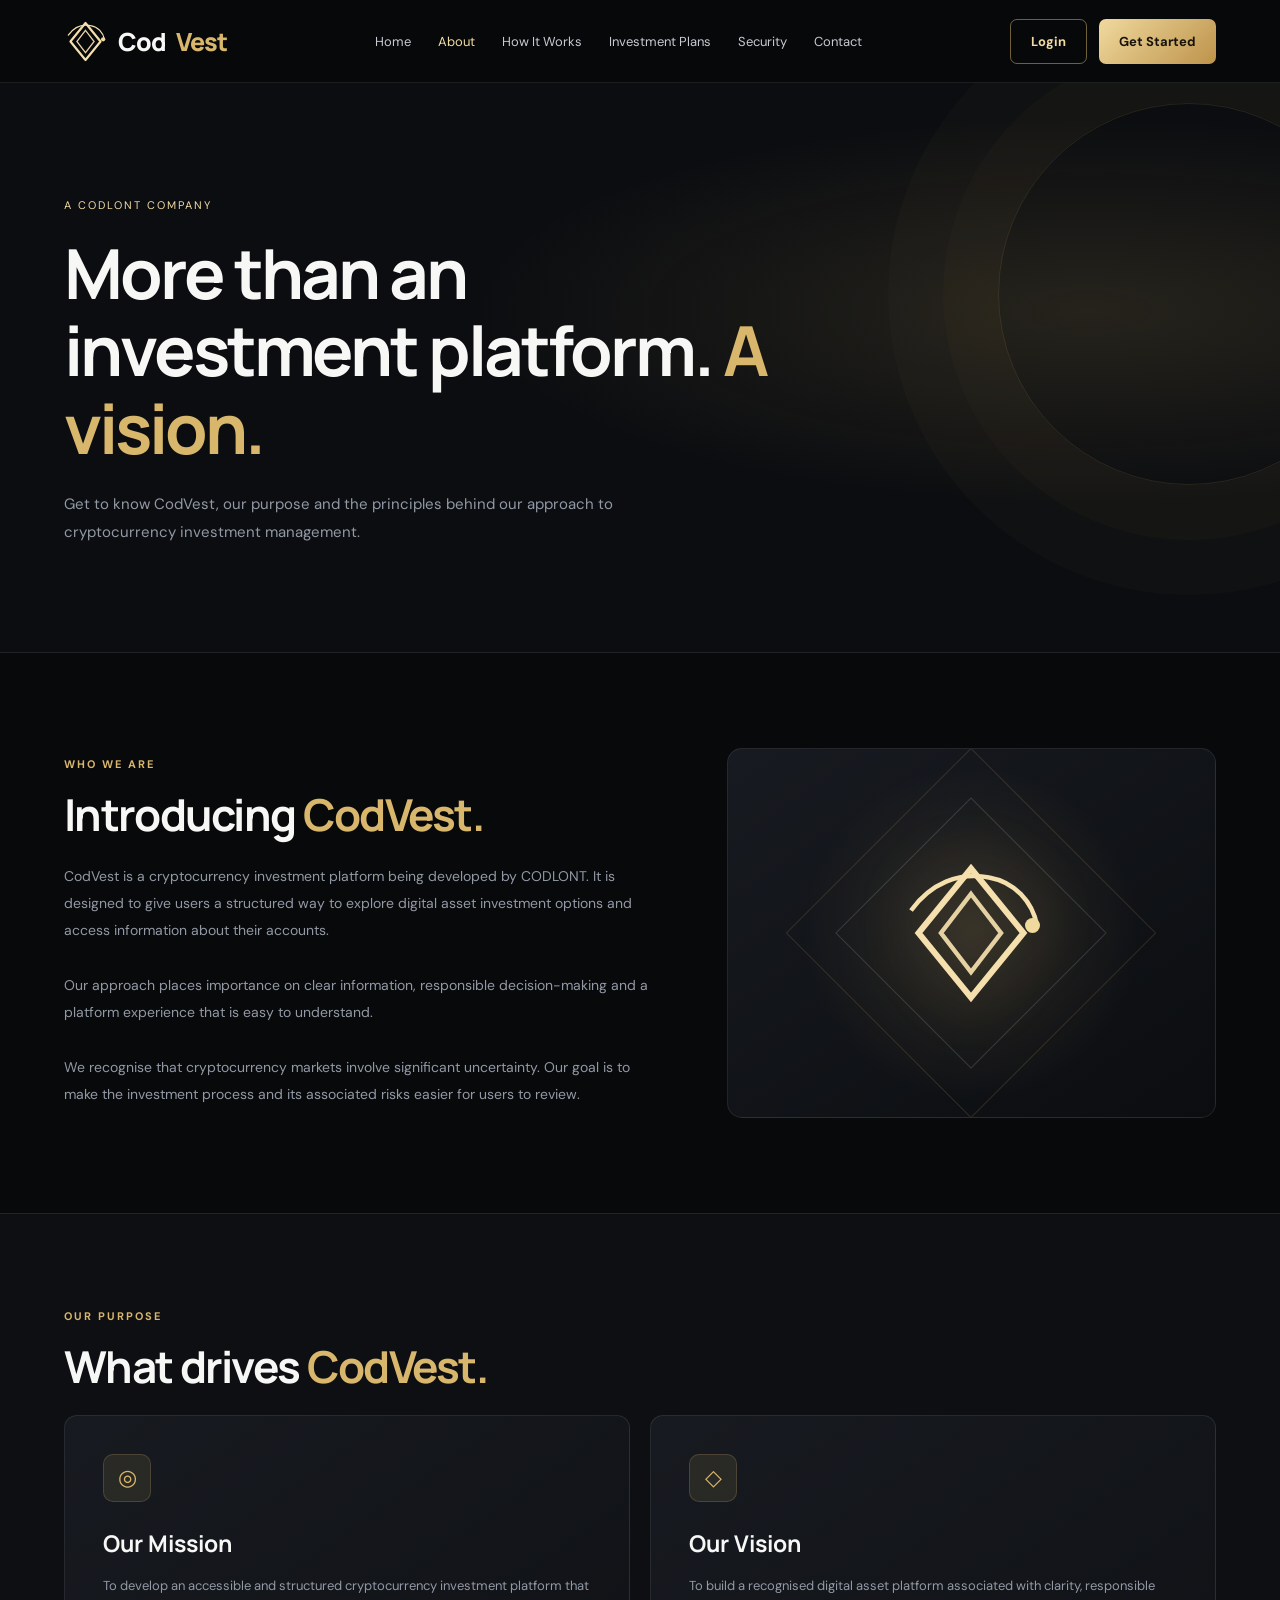
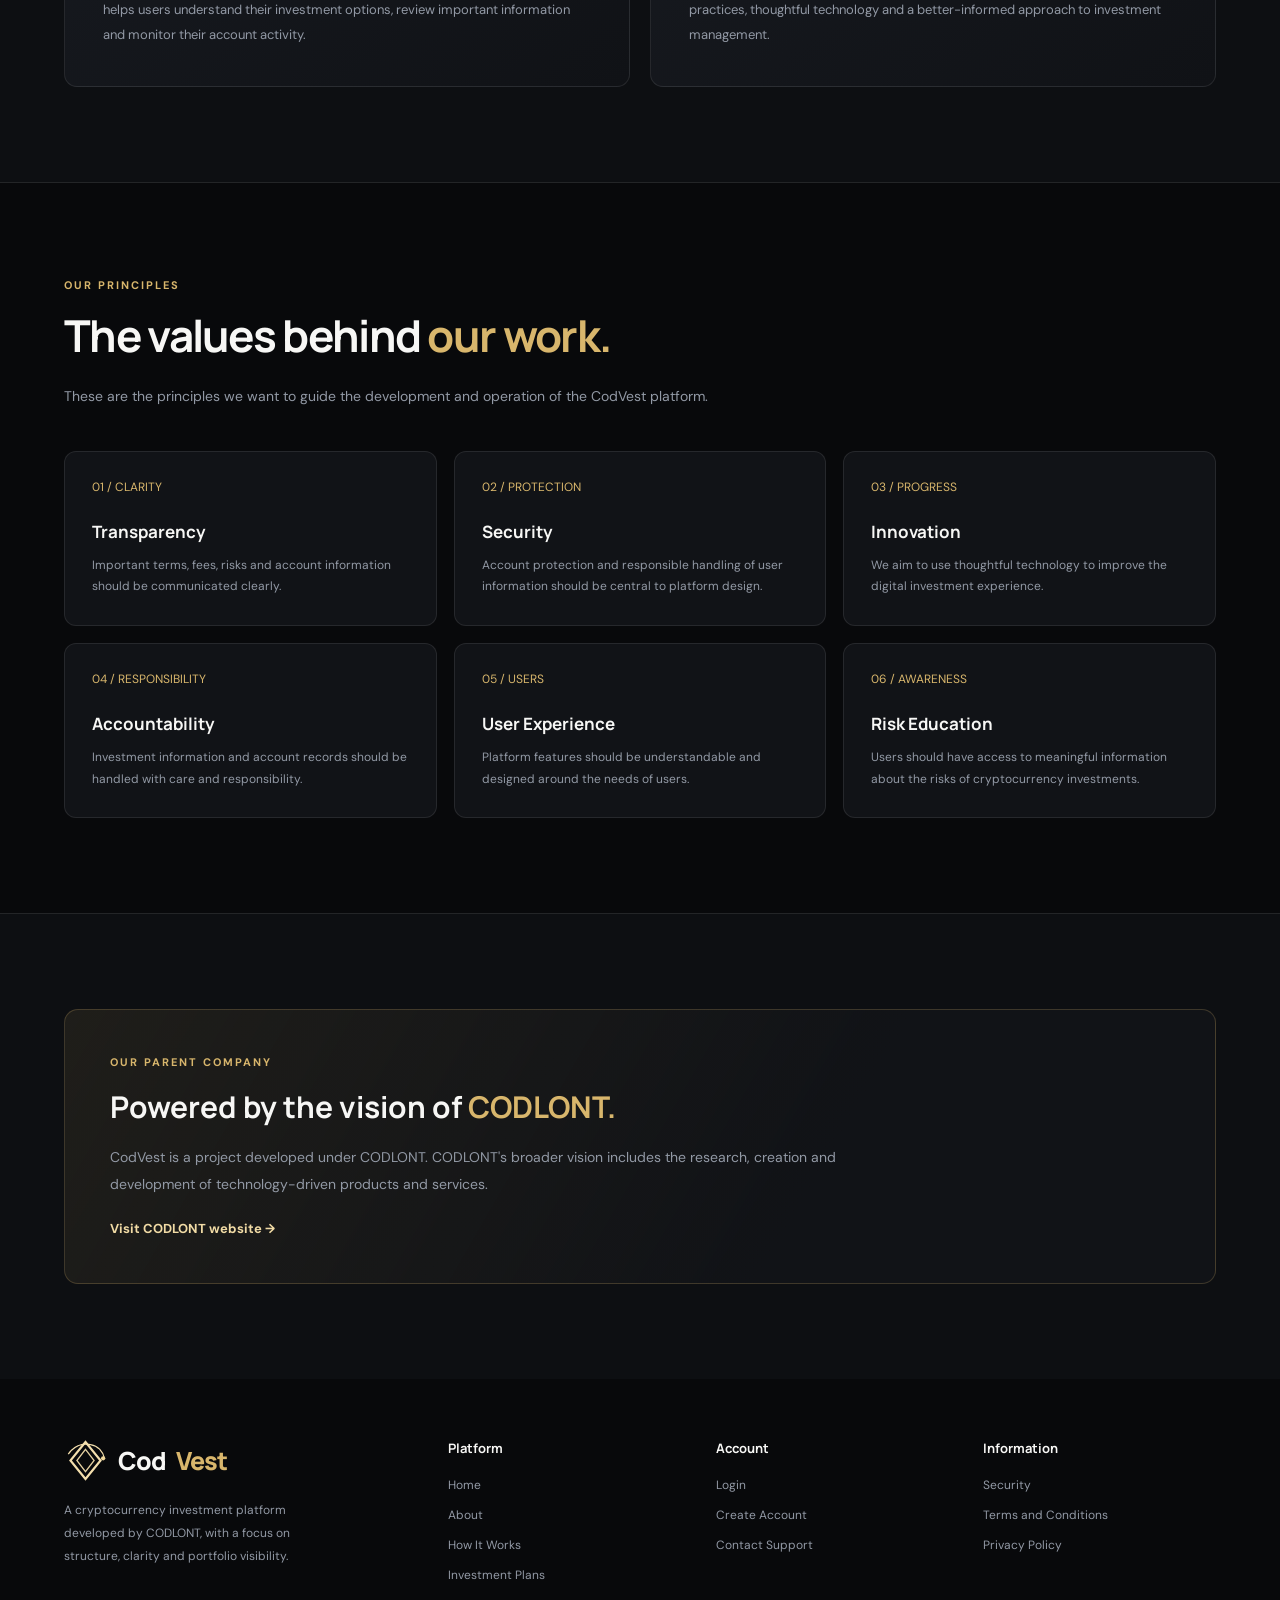
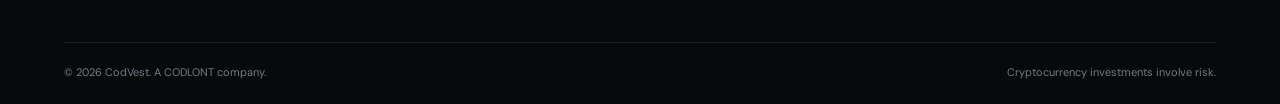
==== about.html @ 37e97732 "Add about.html for CodVest company information" ====
<!DOCTYPE html>
<html lang="en">
<head>
  <meta charset="UTF-8">
  <meta name="viewport" content="width=device-width, initial-scale=1.0">
  <meta name="theme-color" content="#08090b">
  <title>About CodVest | A CODLONT Company</title>

  <link rel="preconnect" href="https://fonts.googleapis.com">
  <link rel="preconnect" href="https://fonts.gstatic.com" crossorigin>
  <link href="https://fonts.googleapis.com/css2?family=DM+Sans:wght@400;500;600;700&family=Manrope:wght@400;500;600;700;800&display=swap" rel="stylesheet">

  <style>
    :root {
      --bg: #08090b;
      --surface: #111317;
      --surface2: #171a20;
      --gold: #d8b66c;
      --gold-light: #f1dba5;
      --silver: #c6cbd3;
      --muted: #9299a5;
      --white: #f7f7f5;
      --border: rgba(255,255,255,.09);
    }

    * {
      margin: 0;
      padding: 0;
      box-sizing: border-box;
    }

    html { scroll-behavior: smooth; }

    body {
      background: var(--bg);
      color: var(--white);
      font-family: "DM Sans", sans-serif;
      overflow-x: hidden;
    }

    a {
      text-decoration: none;
      color: inherit;
    }

    .container {
      width: min(1160px, 90%);
      margin: auto;
    }

    header {
      position: sticky;
      top: 0;
      z-index: 100;
      background: rgba(8,9,11,.9);
      backdrop-filter: blur(18px);
      border-bottom: 1px solid var(--border);
    }

    .navbar {
      height: 82px;
      display: flex;
      align-items: center;
      justify-content: space-between;
    }

    .brand {
      display: flex;
      align-items: center;
      gap: 11px;
      font-family: "Manrope", sans-serif;
      font-size: 25px;
      font-weight: 800;
      letter-spacing: -1.2px;
    }

    .brand-symbol {
      width: 43px;
      height: 43px;
    }

    .brand span { color: var(--gold); }

    .nav-links {
      display: flex;
      align-items: center;
      gap: 27px;
      color: var(--silver);
      font-size: 13px;
    }

    .nav-links a:hover,
    .nav-links a.current {
      color: var(--gold-light);
    }

    .nav-actions {
      display: flex;
      gap: 12px;
    }

    .btn {
      display: inline-flex;
      justify-content: center;
      align-items: center;
      padding: 13px 20px;
      border-radius: 7px;
      font-size: 13px;
      font-weight: 700;
      transition: .25s;
    }

    .btn-gold {
      background: linear-gradient(135deg, #f0d99e, #bd934b);
      color: #17130b;
    }

    .btn-gold:hover {
      transform: translateY(-2px);
      box-shadow: 0 8px 25px rgba(216,182,108,.2);
    }

    .btn-outline {
      border: 1px solid rgba(216,182,108,.5);
      color: var(--gold-light);
    }

    .menu-button {
      display: none;
      background: none;
      border: 0;
      color: white;
      font-size: 27px;
      cursor: pointer;
    }

    /* PAGE HERO */

    .page-hero {
      padding: 115px 0 105px;
      position: relative;
      overflow: hidden;
      background:
        radial-gradient(ellipse at 85% 40%, rgba(216,182,108,.13), transparent 40%),
        #0b0d10;
      border-bottom: 1px solid var(--border);
    }

    .page-hero::after {
      content: "";
      position: absolute;
      width: 380px;
      height: 380px;
      border: 1px solid rgba(216,182,108,.13);
      border-radius: 50%;
      right: -100px;
      top: 20px;
      box-shadow: 0 0 0 55px rgba(216,182,108,.025),
                  0 0 0 110px rgba(216,182,108,.018);
    }

    .hero-content {
      position: relative;
      z-index: 2;
      max-width: 720px;
    }

    .eyebrow {
      color: var(--gold-light);
      font-size: 11px;
      text-transform: uppercase;
      letter-spacing: 2px;
      margin-bottom: 22px;
    }

    h1, h2, h3 {
      font-family: "Manrope", sans-serif;
    }

    .page-hero h1 {
      font-size: clamp(43px, 6vw, 69px);
      letter-spacing: -3px;
      line-height: 1.12;
    }

    .page-hero h1 span { color: var(--gold); }

    .page-hero p {
      color: var(--muted);
      max-width: 600px;
      font-size: 15px;
      line-height: 1.9;
      margin-top: 24px;
    }

    /* SECTIONS */

    section {
      padding: 95px 0;
    }

    .section-label {
      color: var(--gold);
      font-size: 11px;
      letter-spacing: 2px;
      text-transform: uppercase;
      font-weight: 700;
      margin-bottom: 17px;
    }

    .section-heading {
      font-size: clamp(30px, 4vw, 44px);
      line-height: 1.2;
      letter-spacing: -1.7px;
      margin-bottom: 22px;
    }

    .section-heading span { color: var(--gold); }

    .section-text {
      color: var(--muted);
      font-size: 14px;
      line-height: 1.95;
    }

    .intro-grid {
      display: grid;
      grid-template-columns: 1.1fr .9fr;
      gap: 65px;
      align-items: center;
    }

    .intro-art {
      min-height: 370px;
      border: 1px solid var(--border);
      border-radius: 15px;
      background:
        radial-gradient(circle at center, rgba(216,182,108,.15), transparent 55%),
        linear-gradient(145deg, #171a20, #0b0d10);
      display: grid;
      place-items: center;
      position: relative;
      overflow: hidden;
    }

    .intro-art::before,
    .intro-art::after {
      content: "";
      position: absolute;
      width: 260px;
      height: 260px;
      border: 1px solid rgba(216,182,108,.16);
      transform: rotate(45deg);
    }

    .intro-art::after {
      width: 190px;
      height: 190px;
      border-color: rgba(198,203,211,.18);
    }

    .intro-art svg {
      width: 150px;
      position: relative;
      z-index: 2;
      filter: drop-shadow(0 0 30px rgba(216,182,108,.25));
    }

    /* MISSION AND VISION */

    .purpose-section {
      background: #0d0f12;
      border-top: 1px solid var(--border);
      border-bottom: 1px solid var(--border);
    }

    .purpose-grid {
      display: grid;
      grid-template-columns: 1fr 1fr;
      gap: 20px;
    }

    .purpose-card {
      padding: 38px;
      border: 1px solid var(--border);
      border-radius: 13px;
      background: linear-gradient(145deg, #171a20, #101216);
    }

    .purpose-icon {
      width: 48px;
      height: 48px;
      display: grid;
      place-items: center;
      color: var(--gold);
      background: rgba(216,182,108,.1);
      border: 1px solid rgba(216,182,108,.2);
      border-radius: 10px;
      font-size: 22px;
      margin-bottom: 25px;
    }

    .purpose-card h3 {
      font-size: 23px;
      margin-bottom: 15px;
    }

    .purpose-card p {
      color: var(--muted);
      font-size: 13px;
      line-height: 1.9;
    }

    /* VALUES */

    .values-grid {
      display: grid;
      grid-template-columns: repeat(3, 1fr);
      gap: 17px;
      margin-top: 40px;
    }

    .value-card {
      padding: 27px;
      background: var(--surface);
      border: 1px solid var(--border);
      border-radius: 12px;
      transition: .25s;
    }

    .value-card:hover {
      border-color: rgba(216,182,108,.4);
      transform: translateY(-4px);
    }

    .value-card .number {
      color: var(--gold);
      font-size: 12px;
      margin-bottom: 25px;
    }

    .value-card h3 {
      font-size: 17px;
      margin-bottom: 12px;
    }

    .value-card p {
      color: var(--muted);
      font-size: 12px;
      line-height: 1.8;
    }

    /* COMPANY */

    .company-section {
      background: #0d0f12;
      border-top: 1px solid var(--border);
    }

    .company-box {
      padding: 45px;
      border: 1px solid rgba(216,182,108,.22);
      border-radius: 14px;
      background: linear-gradient(120deg, rgba(216,182,108,.09), #111317 65%);
    }

    .company-box h2 {
      font-size: 30px;
      margin-bottom: 17px;
    }

    .company-box h2 span { color: var(--gold); }

    .company-box p {
      color: var(--muted);
      line-height: 1.9;
      font-size: 14px;
      max-width: 800px;
    }

    .company-box a {
      display: inline-block;
      margin-top: 23px;
      color: var(--gold-light);
      font-size: 13px;
      font-weight: 700;
    }

    /* FOOTER */

    footer {
      padding: 60px 0 25px;
    }

    .footer-grid {
      display: grid;
      grid-template-columns: 1.5fr 1fr 1fr 1fr;
      gap: 35px;
      padding-bottom: 45px;
    }

    .footer-about p {
      color: var(--muted);
      font-size: 12px;
      line-height: 1.9;
      max-width: 280px;
      margin-top: 17px;
    }

    .footer-column h3 {
      font-size: 13px;
      margin-bottom: 20px;
    }

    .footer-column a {
      display: block;
      color: var(--muted);
      font-size: 12px;
      margin-bottom: 14px;
    }

    .footer-column a:hover { color: var(--gold); }

    .footer-bottom {
      border-top: 1px solid var(--border);
      padding-top: 22px;
      display: flex;
      justify-content: space-between;
      gap: 15px;
      flex-wrap: wrap;
      color: #747b85;
      font-size: 11px;
    }

    @media (max-width: 950px) {
      .nav-links { gap: 14px; }
      .intro-grid { gap: 35px; }
      .values-grid { grid-template-columns: repeat(2, 1fr); }
    }

    @media (max-width: 760px) {
      .navbar { height: 72px; }

      .menu-button { display: block; }

      .nav-links {
        display: none;
        position: absolute;
        top: 72px;
        left: 0;
        width: 100%;
        padding: 24px 5%;
        background: #101216;
        border-bottom: 1px solid var(--border);
        flex-direction: column;
        align-items: flex-start;
        gap: 22px;
      }

      .nav-links.active { display: flex; }

      .nav-actions .btn-outline { display: none; }

      .nav-actions .btn {
        padding: 10px 13px;
        font-size: 11px;
      }

      .brand { font-size: 22px; }
      .brand-symbol { width: 37px; height: 37px; }

      .page-hero { padding: 85px 0; }

      .page-hero h1 { letter-spacing: -2px; }

      section { padding: 70px 0; }

      .intro-grid { grid-template-columns: 1fr; }

      .intro-art { min-height: 280px; }

      .purpose-grid { grid-template-columns: 1fr; }

      .values-grid { grid-template-columns: 1fr 1fr; }

      .footer-grid {
        grid-template-columns: 1fr 1fr;
        gap: 35px 20px;
      }

      .footer-about { grid-column: 1 / -1; }

      .company-box { padding: 30px 23px; }
    }

    @media (max-width: 430px) {
      .values-grid { grid-template-columns: 1fr; }
    }
  </style>
</head>

<body>

  <header>
    <div class="container navbar">

      <a href="index.html" class="brand">
        <svg class="brand-symbol" viewBox="0 0 100 100" fill="none" xmlns="http://www.w3.org/2000/svg" aria-label="CodVest logo">
          <defs>
            <linearGradient id="goldGradient" x1="10" y1="10" x2="90" y2="90">
              <stop stop-color="#F4DFAD"/>
              <stop offset="1" stop-color="#A47B35"/>
            </linearGradient>
          </defs>
          <path d="M50 7L85 50L50 93L15 50L50 7Z" stroke="url(#goldGradient)" stroke-width="5" stroke-linejoin="round"/>
          <path d="M50 24L70 50L50 76L30 50L50 24Z" stroke="#E5D1A1" stroke-width="3"/>
          <path d="M10 35C23 17 42 9 62 13C79 16 91 29 94 45" stroke="url(#goldGradient)" stroke-width="3" stroke-linecap="round"/>
          <circle cx="91" cy="45" r="5" fill="#F0D99C"/>
        </svg>
        Cod<span>Vest</span>
      </a>

      <nav class="nav-links" id="navLinks">
        <a href="index.html">Home</a>
        <a href="about.html" class="current">About</a>
        <a href="how-it-works.html">How It Works</a>
        <a href="investment-plans.html">Investment Plans</a>
        <a href="security.html">Security</a>
        <a href="contact.html">Contact</a>
      </nav>

      <div class="nav-actions">
        <a href="login.html" class="btn btn-outline">Login</a>
        <a href="register.html" class="btn btn-gold">Get Started</a>
      </div>

      <button class="menu-button" id="menuButton" aria-label="Open navigation menu" aria-expanded="false">☰</button>

    </div>
  </header>

  <main>

    <section class="page-hero">
      <div class="container">
        <div class="hero-content">
          <div class="eyebrow">A CODLONT company</div>
          <h1>More than an investment platform. <span>A vision.</span></h1>
          <p>
            Get to know CodVest, our purpose and the principles behind
            our approach to cryptocurrency investment management.
          </p>
        </div>
      </div>
    </section>

    <section>
      <div class="container intro-grid">

        <div>
          <div class="section-label">Who we are</div>
          <h2 class="section-heading">
            Introducing <span>CodVest.</span>
          </h2>
          <p class="section-text">
            CodVest is a cryptocurrency investment platform being developed
            by CODLONT. It is designed to give users a structured way to
            explore digital asset investment options and access information
            about their accounts.
            <br><br>
            Our approach places importance on clear information, responsible
            decision-making and a platform experience that is easy to
            understand.
            <br><br>
            We recognise that cryptocurrency markets involve significant
            uncertainty. Our goal is to make the investment process and its
            associated risks easier for users to review.
          </p>
        </div>

        <div class="intro-art">
          <svg viewBox="0 0 100 100" fill="none" xmlns="http://www.w3.org/2000/svg">
            <defs>
              <linearGradient id="artGold" x1="10" y1="10" x2="90" y2="90">
                <stop stop-color="#F4DFAD"/>
                <stop offset="1" stop-color="#A47B35"/>
              </linearGradient>
            </defs>
            <path d="M50 7L85 50L50 93L15 50L50 7Z" stroke="url(#artGold)" stroke-width="4"/>
            <path d="M50 24L70 50L50 76L30 50L50 24Z" stroke="#E5D1A1" stroke-width="3"/>
            <path d="M10 35C23 17 42 9 62 13C79 16 91 29 94 45" stroke="url(#artGold)" stroke-width="3"/>
            <circle cx="91" cy="45" r="5" fill="#F0D99C"/>
          </svg>
        </div>

      </div>
    </section>

    <section class="purpose-section">
      <div class="container">

        <div class="section-label">Our purpose</div>
        <h2 class="section-heading">What drives <span>CodVest.</span></h2>

        <div class="purpose-grid">

          <div class="purpose-card">
            <div class="purpose-icon">◎</div>
            <h3>Our Mission</h3>
            <p>
              To develop an accessible and structured cryptocurrency
              investment platform that helps users understand their
              investment options, review important information and
              monitor their account activity.
            </p>
          </div>

          <div class="purpose-card">
            <div class="purpose-icon">◇</div>
            <h3>Our Vision</h3>
            <p>
              To build a recognised digital asset platform associated
              with clarity, responsible practices, thoughtful technology
              and a better-informed approach to investment management.
            </p>
          </div>

        </div>

      </div>
    </section>

    <section>
      <div class="container">

        <div class="section-label">Our principles</div>
        <h2 class="section-heading">The values behind <span>our work.</span></h2>

        <p class="section-text">
          These are the principles we want to guide the development
          and operation of the CodVest platform.
        </p>

        <div class="values-grid">

          <div class="value-card">
            <div class="number">01 / CLARITY</div>
            <h3>Transparency</h3>
            <p>
              Important terms, fees, risks and account information
              should be communicated clearly.
            </p>
          </div>

          <div class="value-card">
            <div class="number">02 / PROTECTION</div>
            <h3>Security</h3>
            <p>
              Account protection and responsible handling of user
              information should be central to platform design.
            </p>
          </div>

          <div class="value-card">
            <div class="number">03 / PROGRESS</div>
            <h3>Innovation</h3>
            <p>
              We aim to use thoughtful technology to improve the
              digital investment experience.
            </p>
          </div>

          <div class="value-card">
            <div class="number">04 / RESPONSIBILITY</div>
            <h3>Accountability</h3>
            <p>
              Investment information and account records should be
              handled with care and responsibility.
            </p>
          </div>

          <div class="value-card">
            <div class="number">05 / USERS</div>
            <h3>User Experience</h3>
            <p>
              Platform features should be understandable and designed
              around the needs of users.
            </p>
          </div>

          <div class="value-card">
            <div class="number">06 / AWARENESS</div>
            <h3>Risk Education</h3>
            <p>
              Users should have access to meaningful information about
              the risks of cryptocurrency investments.
            </p>
          </div>

        </div>

      </div>
    </section>

    <section class="company-section">
      <div class="container">

        <div class="company-box">
          <div class="section-label">Our parent company</div>
          <h2>Powered by the vision of <span>CODLONT.</span></h2>
          <p>
            CodVest is a project developed under CODLONT. CODLONT's
            broader vision includes the research, creation and development
            of technology-driven products and services.
          </p>
          <a href="https://codlont.github.io/Codlontcompany/" target="_blank" rel="noopener noreferrer">
            Visit CODLONT website →
          </a>
        </div>

      </div>
    </section>

  </main>

  <footer>
    <div class="container">

      <div class="footer-grid">

        <div class="footer-about">
          <a href="index.html" class="brand">
            <svg class="brand-symbol" viewBox="0 0 100 100" fill="none" xmlns="http://www.w3.org/2000/svg">
              <defs>
                <linearGradient id="footerGold" x1="10" y1="10" x2="90" y2="90">
                  <stop stop-color="#F4DFAD"/>
                  <stop offset="1" stop-color="#A47B35"/>
                </linearGradient>
              </defs>
              <path d="M50 7L85 50L50 93L15 50L50 7Z" stroke="url(#footerGold)" stroke-width="5"/>
              <path d="M50 24L70 50L50 76L30 50L50 24Z" stroke="#E5D1A1" stroke-width="3"/>
              <path d="M10 35C23 17 42 9 62 13C79 16 91 29 94 45" stroke="url(#footerGold)" stroke-width="3"/>
              <circle cx="91" cy="45" r="5" fill="#F0D99C"/>
            </svg>
            Cod<span>Vest</span>
          </a>
          <p>
            A cryptocurrency investment platform developed by CODLONT,
            with a focus on structure, clarity and portfolio visibility.
          </p>
        </div>

        <div class="footer-column">
          <h3>Platform</h3>
          <a href="index.html">Home</a>
          <a href="about.html">About</a>
          <a href="how-it-works.html">How It Works</a>
          <a href="investment-plans.html">Investment Plans</a>
        </div>

        <div class="footer-column">
          <h3>Account</h3>
          <a href="login.html">Login</a>
          <a href="register.html">Create Account</a>
          <a href="contact.html">Contact Support</a>
        </div>

        <div class="footer-column">
          <h3>Information</h3>
          <a href="security.html">Security</a>
          <a href="terms.html">Terms and Conditions</a>
          <a href="privacy.html">Privacy Policy</a>
        </div>

      </div>

      <div class="footer-bottom">
        <span>© <span id="year"></span> CodVest. A CODLONT company.</span>
        <span>Cryptocurrency investments involve risk.</span>
      </div>

    </div>
  </footer>

  <script>
    const menuButton = document.getElementById("menuButton");
    const navLinks = document.getElementById("navLinks");

    menuButton.addEventListener("click", () => {
      const isOpen = navLinks.classList.toggle("active");
      menuButton.setAttribute("aria-expanded", String(isOpen));
      menuButton.textContent = isOpen ? "✕" : "☰";
    });

    navLinks.querySelectorAll("a").forEach(link => {
      link.addEventListener("click", () => {
        navLinks.classList.remove("active");
        menuButton.setAttribute("aria-expanded", "false");
        menuButton.textContent = "☰";
      });
    });

    document.getElementById("year").textContent = new Date().getFullYear();
  </script>

</body>
</html>
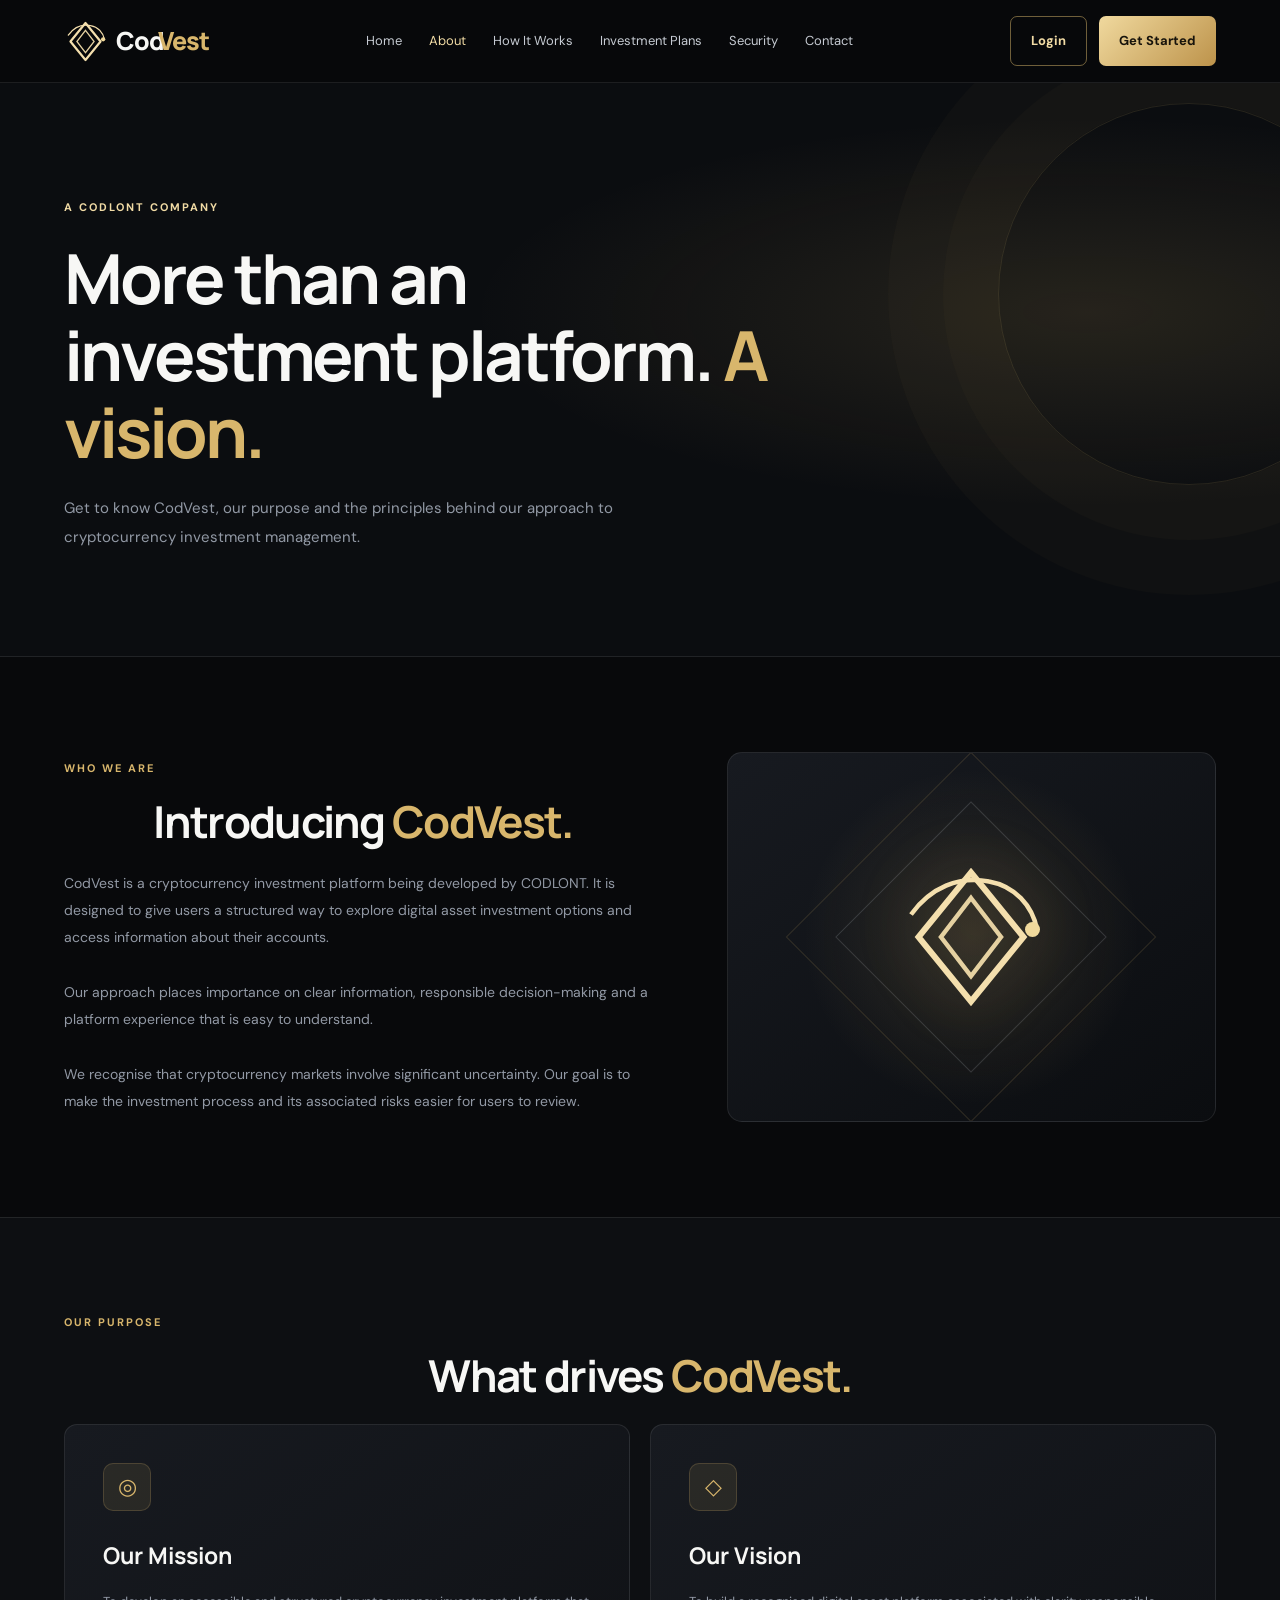
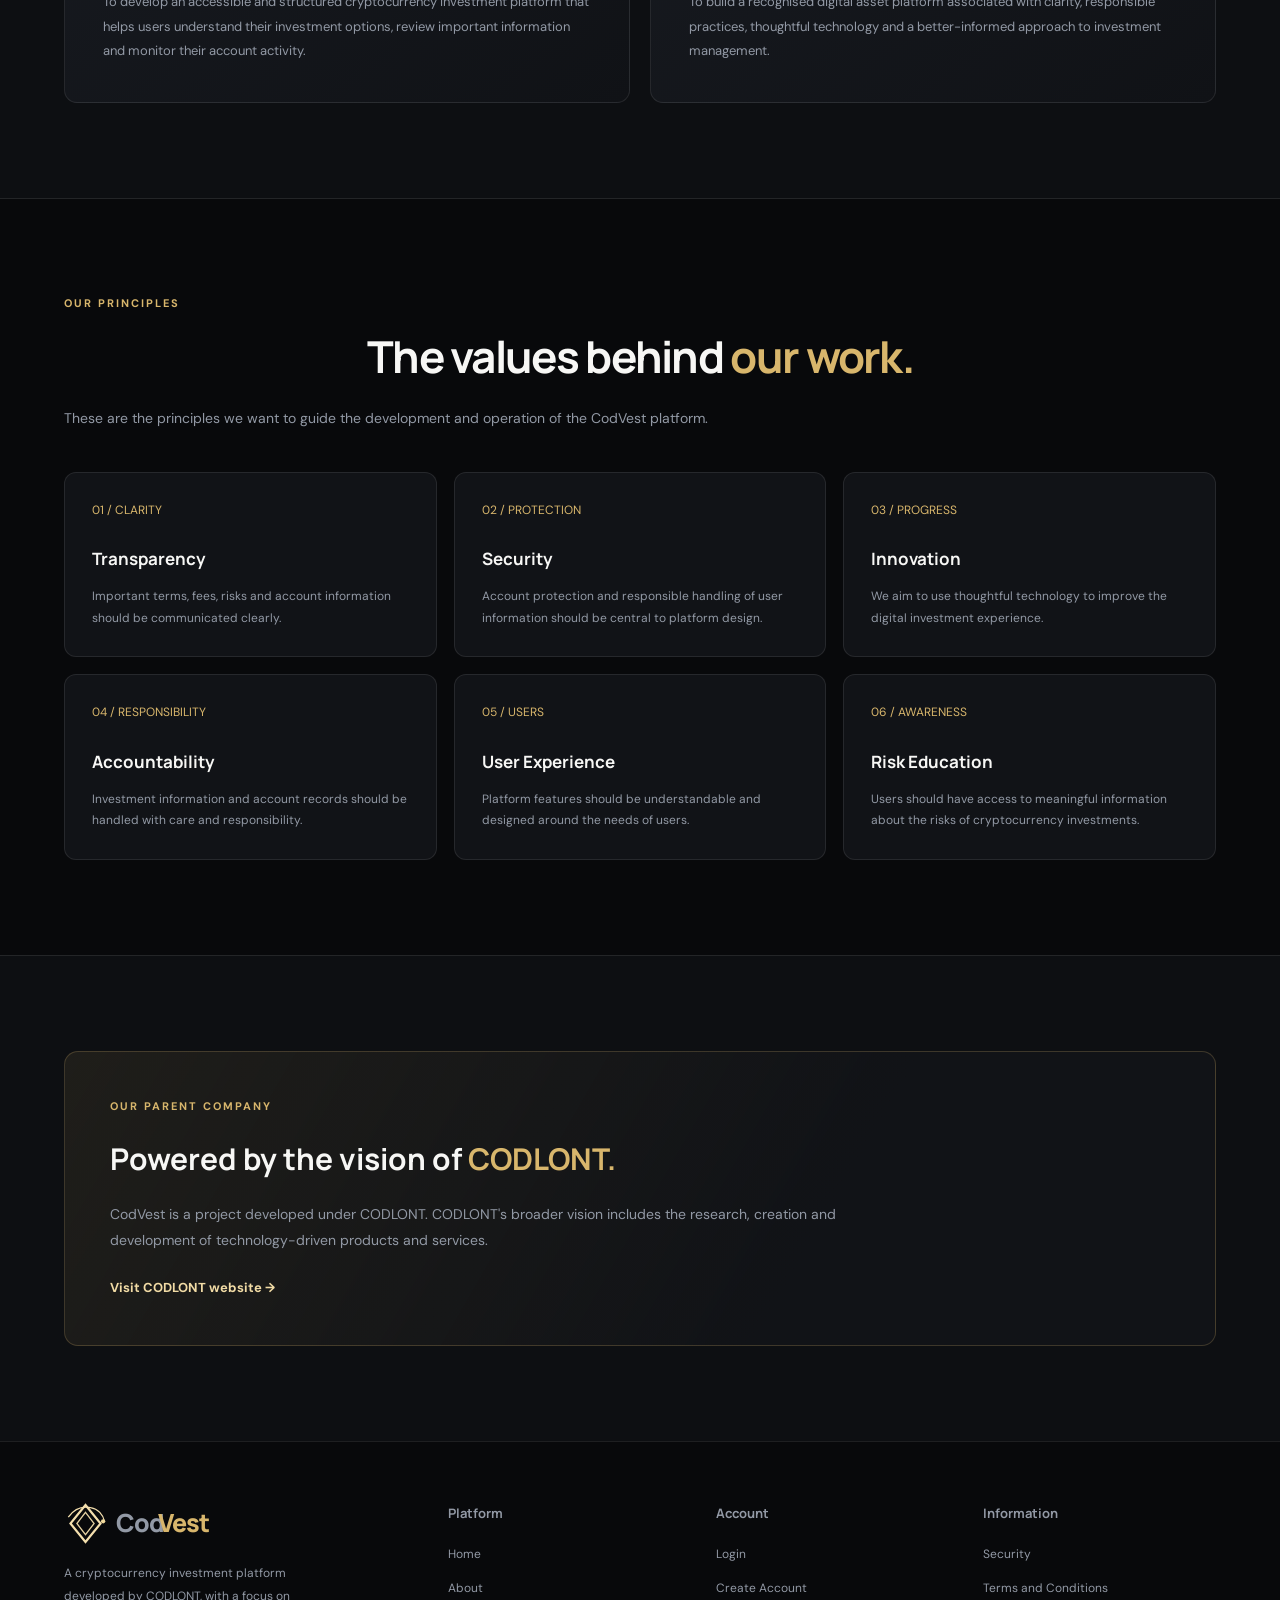
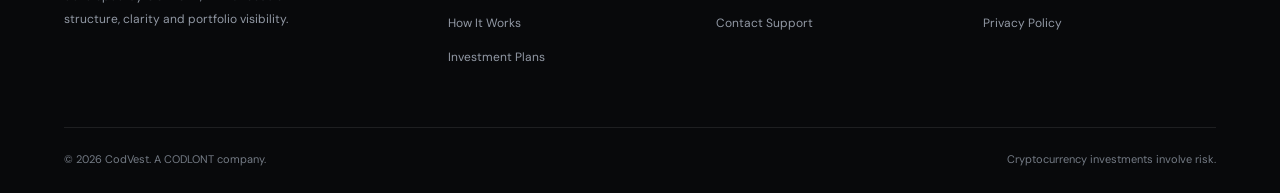
==== commit 24173a67: "Add stylesheet link to about.html" ====
--- a/about.html
+++ b/about.html
@@ -6,7 +6,7 @@
   <meta name="viewport" content="width=device-width, initial-scale=1.0">
   <meta name="theme-color" content="#08090b">
   <title>About CodVest | A CODLONT Company</title>
-
+<link rel="stylesheet" href="style.css">
   <link rel="preconnect" href="https://fonts.googleapis.com">
   <link rel="preconnect" href="https://fonts.gstatic.com" crossorigin>
   <link href="https://fonts.googleapis.com/css2?family=DM+Sans:wght@400;500;600;700&family=Manrope:wght@400;500;600;700;800&display=swap" rel="stylesheet">
--- a/style.css
+++ b/style.css
@@ -0,0 +1,551 @@
+
+/* =========================================
+   CODVEST — MAIN WEBSITE STYLESHEET
+   Premium Black, Silver & Gold Theme
+========================================= */
+
+:root {
+  --bg: #08090b;
+  --bg-secondary: #0d0f12;
+  --panel: #111317;
+  --panel-hover: #171a20;
+
+  --gold: #c9a45c;
+  --gold-light: #f0dba8;
+  --gold-dark: #98712f;
+
+  --silver: #c7cbd2;
+  --text: #f5f5f5;
+  --muted: #a2a6ae;
+
+  --border: rgba(201,164,92,.18);
+  --gold-glow: rgba(201,164,92,.12);
+
+  --radius: 10px;
+  --transition: .3s ease;
+}
+
+/* RESET */
+
+* {
+  margin: 0;
+  padding: 0;
+  box-sizing: border-box;
+}
+
+html {
+  scroll-behavior: smooth;
+}
+
+body {
+  background: var(--bg);
+  color: var(--text);
+  font-family: Arial, Helvetica, sans-serif;
+  line-height: 1.7;
+  overflow-x: hidden;
+}
+
+a {
+  color: inherit;
+  text-decoration: none;
+}
+
+img {
+  max-width: 100%;
+  display: block;
+}
+
+button,
+input,
+select,
+textarea {
+  font: inherit;
+}
+
+/* GENERAL LAYOUT */
+
+.container {
+  width: min(1160px, 90%);
+  margin: auto;
+}
+
+.section {
+  padding: 80px 0;
+}
+
+.section-heading {
+  text-align: center;
+  max-width: 750px;
+  margin: 0 auto 45px;
+}
+
+.section-heading h2 {
+  font-size: clamp(28px, 4vw, 42px);
+  line-height: 1.2;
+  margin: 12px 0;
+}
+
+.section-heading p {
+  color: var(--muted);
+  font-size: 15px;
+}
+
+.eyebrow {
+  color: var(--gold);
+  text-transform: uppercase;
+  letter-spacing: 3px;
+  font-size: 11px;
+  font-weight: 700;
+}
+
+/* GOLD TEXT */
+
+.gold-text {
+  color: var(--gold-light);
+}
+
+.gradient-text {
+  background: linear-gradient(
+    110deg,
+    #b38c48,
+    #f5dfa9,
+    #c39a4e
+  );
+  -webkit-background-clip: text;
+  background-clip: text;
+  color: transparent;
+}
+
+/* HEADER */
+
+header {
+  position: sticky;
+  top: 0;
+  z-index: 100;
+  background: rgba(8,9,11,.94);
+  backdrop-filter: blur(15px);
+  border-bottom: 1px solid var(--border);
+}
+
+.nav {
+  min-height: 82px;
+  display: flex;
+  align-items: center;
+  justify-content: space-between;
+  gap: 25px;
+}
+
+/* LOGO — UPDATED SPACING */
+
+.brand {
+  display: flex;
+  align-items: center;
+  gap: 0;
+  font-size: 27px;
+  font-weight: 800;
+  letter-spacing: -.8px;
+}
+
+.brand span {
+  color: var(--gold-light);
+  margin-left: -5px;
+}
+
+.brand-symbol {
+  width: 43px;
+  height: 43px;
+  margin-right: 9px;
+}
+
+.nav-links {
+  display: flex;
+  align-items: center;
+  gap: 23px;
+  font-size: 13px;
+  color: var(--muted);
+}
+
+.nav-links a {
+  transition: var(--transition);
+}
+
+.nav-links a:hover,
+.nav-links a.active {
+  color: var(--gold-light);
+}
+
+.nav-button {
+  border: 1px solid var(--gold);
+  padding: 10px 17px;
+  border-radius: 5px;
+  color: var(--gold-light) !important;
+  transition: var(--transition);
+}
+
+.nav-button:hover {
+  background: var(--gold);
+  color: #08090b !important;
+}
+
+.menu-button {
+  display: none;
+  color: var(--gold-light);
+  font-size: 28px;
+  background: none;
+  border: 0;
+  cursor: pointer;
+}
+
+/* HERO */
+
+.hero {
+  position: relative;
+  padding: 105px 0 80px;
+  background:
+    radial-gradient(
+      ellipse at 50% 0%,
+      rgba(201,164,92,.13),
+      transparent 60%
+    );
+  overflow: hidden;
+}
+
+.hero-content {
+  position: relative;
+  z-index: 1;
+}
+
+.hero h1 {
+  font-size: clamp(38px, 6vw, 66px);
+  line-height: 1.12;
+  margin: 20px 0;
+}
+
+.hero h1 span {
+  color: var(--gold-light);
+}
+
+.hero p {
+  max-width: 680px;
+  color: var(--muted);
+  font-size: 16px;
+}
+
+.hero-centered {
+  text-align: center;
+}
+
+.hero-centered p {
+  margin: auto;
+}
+
+/* CARDS */
+
+.card,
+.plan-card,
+.security-card,
+.support-card,
+.contact-info,
+.contact-form {
+  background: linear-gradient(
+    145deg,
+    var(--panel-hover),
+    var(--panel)
+  );
+  border: 1px solid var(--border);
+  border-radius: var(--radius);
+  transition: var(--transition);
+}
+
+.card:hover,
+.plan-card:hover,
+.security-card:hover,
+.support-card:hover {
+  transform: translateY(-5px);
+  border-color: rgba(201,164,92,.55);
+  box-shadow: 0 10px 30px rgba(201,164,92,.06);
+}
+
+/* ICONS */
+
+.icon,
+.card-icon {
+  color: var(--gold-light);
+  font-size: 28px;
+  margin-bottom: 14px;
+}
+
+.icon-box {
+  width: 48px;
+  height: 48px;
+  display: grid;
+  place-items: center;
+  border: 1px solid var(--border);
+  border-radius: 9px;
+  color: var(--gold-light);
+  background: rgba(201,164,92,.06);
+}
+
+/* BUTTONS */
+
+.gold-button,
+.primary-button {
+  display: inline-block;
+  padding: 13px 25px;
+  border: 1px solid transparent;
+  border-radius: 5px;
+  background: linear-gradient(
+    110deg,
+    #b38c48,
+    #f0dba8
+  );
+  color: #111;
+  font-size: 13px;
+  font-weight: 700;
+  cursor: pointer;
+  transition: var(--transition);
+}
+
+.gold-button:hover,
+.primary-button:hover {
+  transform: translateY(-2px);
+  box-shadow: 0 7px 22px rgba(201,164,92,.2);
+}
+
+.outline-button {
+  display: inline-block;
+  padding: 12px 23px;
+  border: 1px solid var(--gold);
+  border-radius: 5px;
+  color: var(--gold-light);
+  font-size: 13px;
+  transition: var(--transition);
+}
+
+.outline-button:hover {
+  background: var(--gold);
+  color: #08090b;
+}
+
+/* FORMS */
+
+.form-group {
+  margin-bottom: 18px;
+}
+
+label {
+  display: block;
+  margin-bottom: 8px;
+  color: var(--silver);
+  font-size: 13px;
+}
+
+input,
+select,
+textarea {
+  width: 100%;
+  padding: 14px;
+  border: 1px solid rgba(201,164,92,.2);
+  border-radius: 6px;
+  background: #090b0e;
+  color: var(--text);
+  outline: none;
+  transition: var(--transition);
+}
+
+input:focus,
+select:focus,
+textarea:focus {
+  border-color: var(--gold);
+  box-shadow: 0 0 0 3px rgba(201,164,92,.08);
+}
+
+input::placeholder,
+textarea::placeholder {
+  color: #777;
+}
+
+textarea {
+  min-height: 130px;
+  resize: vertical;
+}
+
+/* DIVIDERS */
+
+.divider {
+  height: 1px;
+  width: 100%;
+  background: var(--border);
+  margin: 22px 0;
+}
+
+/* INFORMATION SECTIONS */
+
+.dark-section {
+  background: #101216;
+  border-top: 1px solid var(--border);
+  border-bottom: 1px solid var(--border);
+}
+
+.feature-grid {
+  display: grid;
+  grid-template-columns: repeat(3, 1fr);
+  gap: 22px;
+}
+
+/* NOTICE BOX */
+
+.notice-box {
+  padding: 24px;
+  border: 1px solid rgba(201,164,92,.3);
+  border-radius: 8px;
+  background: rgba(201,164,92,.045);
+}
+
+.notice-box h3 {
+  color: var(--gold-light);
+  margin-bottom: 10px;
+}
+
+.notice-box p {
+  color: var(--muted);
+  font-size: 13px;
+}
+
+/* FOOTER */
+
+footer {
+  padding: 35px 0;
+  border-top: 1px solid var(--border);
+  background: #08090b;
+  color: var(--muted);
+  font-size: 12px;
+}
+
+.footer-content {
+  display: flex;
+  justify-content: space-between;
+  flex-wrap: wrap;
+  gap: 20px;
+}
+
+.footer-links {
+  display: flex;
+  gap: 18px;
+  flex-wrap: wrap;
+}
+
+.footer-links a {
+  transition: var(--transition);
+}
+
+.footer-links a:hover {
+  color: var(--gold-light);
+}
+
+/* ANIMATIONS */
+
+@keyframes fadeUp {
+  from {
+    opacity: 0;
+    transform: translateY(18px);
+  }
+
+  to {
+    opacity: 1;
+    transform: translateY(0);
+  }
+}
+
+.fade-up {
+  animation: fadeUp .7s ease both;
+}
+
+/* MOBILE NAVIGATION */
+
+@media (max-width: 900px) {
+  .nav-links {
+    display: none;
+    position: absolute;
+    top: 82px;
+    left: 0;
+    width: 100%;
+    padding: 25px 5%;
+    flex-direction: column;
+    align-items: flex-start;
+    background: #0d0f12;
+    border-bottom: 1px solid var(--border);
+  }
+
+  .nav-links.show {
+    display: flex;
+  }
+
+  .menu-button {
+    display: block;
+  }
+
+  .feature-grid {
+    grid-template-columns: repeat(2, 1fr);
+  }
+}
+
+@media (max-width: 600px) {
+  .container {
+    width: 90%;
+  }
+
+  .section {
+    padding: 55px 0;
+  }
+
+  .hero {
+    padding: 75px 0 55px;
+  }
+
+  .brand {
+    font-size: 24px;
+  }
+
+  .brand-symbol {
+    width: 39px;
+    height: 39px;
+  }
+
+  .feature-grid {
+    grid-template-columns: 1fr;
+  }
+
+  .footer-content {
+    flex-direction: column;
+  }
+}
+
+/* UNIVERSAL CODVEST LOGO SPACING FIX */
+
+.brand,
+.logo,
+.site-logo,
+.nav-logo,
+header .logo {
+  display: inline-flex;
+  align-items: center;
+  gap: 0 !important;
+}
+
+.brand span,
+.logo span,
+.site-logo span,
+.nav-logo span,
+header .logo span {
+  margin-left: -5px !important;
+  padding-left: 0 !important;
+}
+
+/* Keep the logo symbol separate from the wordmark */
+.brand-symbol,
+.logo-symbol,
+.site-logo svg,
+.nav-logo svg {
+  margin-right: 9px;
+}
